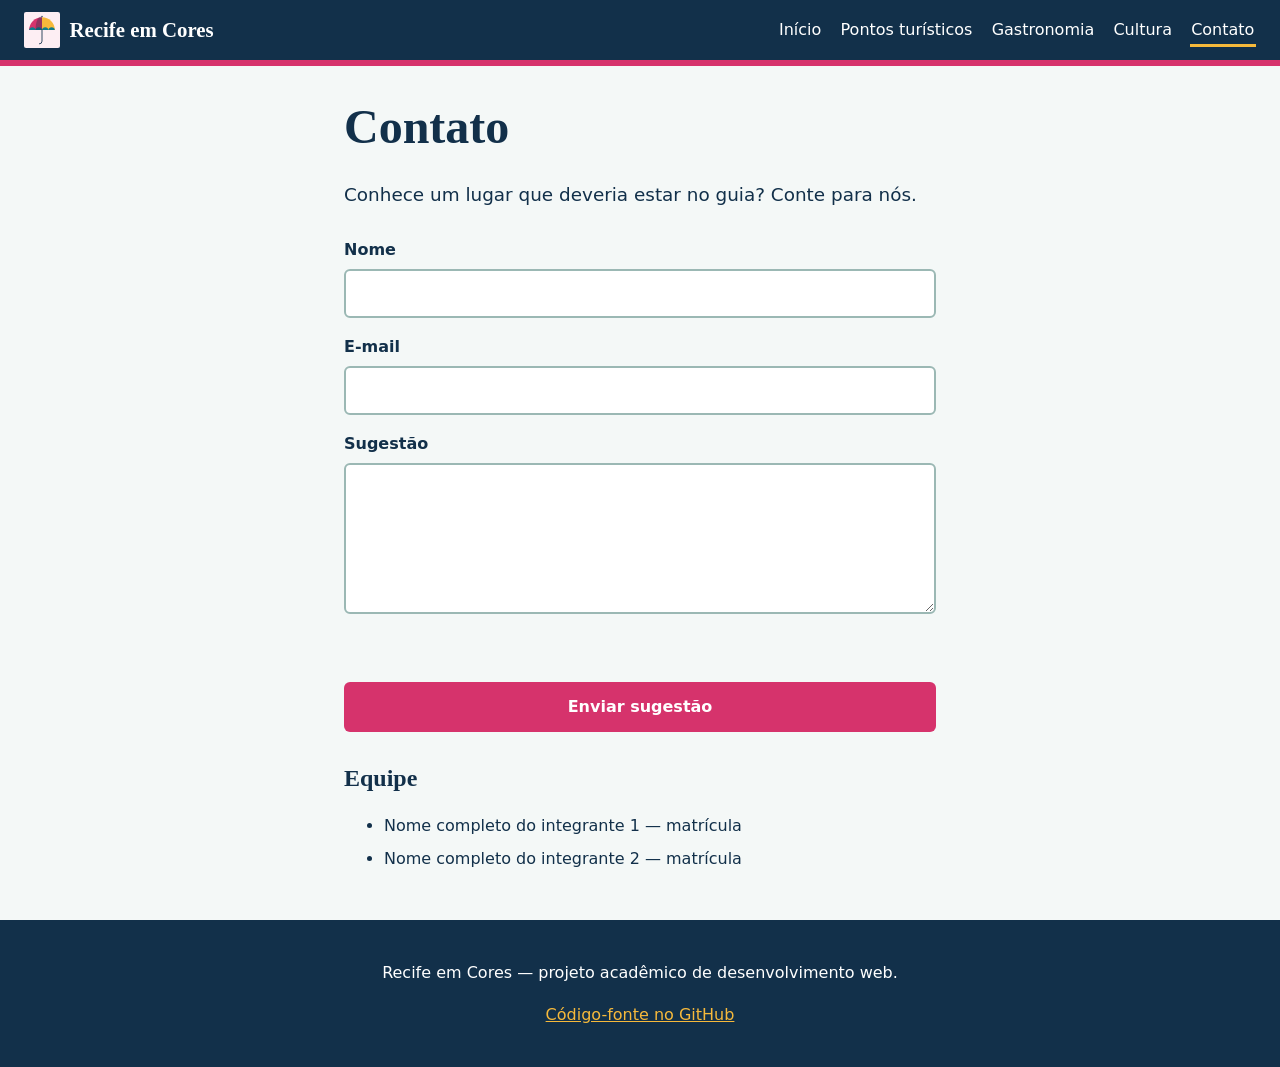
==== contato.html @ 1b3c6cc2 "Add files via upload" ====
<!DOCTYPE html>
<html lang="pt-BR">
<head>
<meta charset="UTF-8">
<meta name="viewport" content="width=device-width, initial-scale=1">
<title>Contato | Recife em Cores</title>
<link rel="stylesheet" href="css/style.css">
</head>
<body>
<header class="topo">
<a class="marca" href="index.html"><img src="img/sombrinha.svg" alt="" width="36" height="36">Recife em Cores</a>
<button class="menu-btn" aria-expanded="false" aria-controls="menu">Menu</button>
<nav><ul id="menu"><li><a href="index.html">Início</a></li><li><a href="pontos-turisticos.html">Pontos turísticos</a></li><li><a href="gastronomia.html">Gastronomia</a></li><li><a href="cultura.html">Cultura</a></li><li><a href="contato.html" aria-current="page">Contato</a></li></ul></nav>
</header>
<main>

<section class="bloco estreito"><h1>Contato</h1>
<p class="lead">Conhece um lugar que deveria estar no guia? Conte para nós.</p>
<form id="form" novalidate>
<label for="nome">Nome</label><input id="nome" name="nome" type="text" required>
<label for="email">E-mail</label><input id="email" name="email" type="email" required>
<label for="msg">Sugestão</label><textarea id="msg" name="msg" rows="5" required></textarea>
<p id="status" role="status"></p>
<button class="botao" type="submit">Enviar sugestão</button>
</form>
<h2>Equipe</h2>
<ul class="lista"><li>Nome completo do integrante 1 — matrícula</li><li>Nome completo do integrante 2 — matrícula</li></ul>
</section>
</main>
<footer class="rodape">
<p>Recife em Cores — projeto acadêmico de desenvolvimento web.</p>
<p><a href="https://github.com/SEU-USUARIO/recife-em-cores">Código-fonte no GitHub</a></p>
</footer>
<script src="js/script.js"></script>
</body>
</html>
---- css/style.css ----
:root{--tinta:#12304a;--mar:#0f7c8c;--frevo:#d6336c;--sol:#f6b93b;--areia:#f4f8f7;--branco:#fff}
*{box-sizing:border-box}
body{margin:0;font-family:system-ui,-apple-system,"Segoe UI",sans-serif;line-height:1.6;color:var(--tinta);background:var(--areia)}
h1,h2,h3{font-family:Georgia,"Times New Roman",serif;line-height:1.2}
h1{font-size:clamp(2rem,5vw,3rem);margin:0 0 .5em}
a{color:var(--mar)}
a:focus-visible,button:focus-visible,input:focus-visible,textarea:focus-visible{outline:3px solid var(--sol);outline-offset:2px}
img{max-width:100%;height:auto;display:block}
.topo{display:flex;align-items:center;justify-content:space-between;flex-wrap:wrap;gap:.5rem;padding:.75rem 1.5rem;background:var(--tinta);border-bottom:6px solid var(--frevo)}
.marca{display:flex;align-items:center;gap:.6rem;color:var(--branco);font-family:Georgia,serif;font-size:1.3rem;font-weight:bold;text-decoration:none}
nav ul{list-style:none;display:flex;gap:1rem;margin:0;padding:0;flex-wrap:wrap}
nav a{color:var(--branco);text-decoration:none;padding:.3rem .1rem;border-bottom:3px solid transparent}
nav a:hover,nav a[aria-current]{border-color:var(--sol)}
.menu-btn{display:none;background:var(--sol);border:0;padding:.5rem 1rem;font:inherit;font-weight:bold;cursor:pointer;border-radius:4px}
.hero{display:grid;grid-template-columns:1.2fr 1fr;align-items:center;gap:2rem;padding:3rem 1.5rem;max-width:1100px;margin:auto}
.hero-txt p{font-size:1.15rem;max-width:52ch}
.botao{display:inline-block;background:var(--frevo);color:var(--branco);padding:.75rem 1.4rem;border:0;border-radius:6px;font:inherit;font-weight:bold;text-decoration:none;cursor:pointer}
.botao:hover{background:#b72558}
.bloco{max-width:1100px;margin:auto;padding:2rem 1.5rem}
.estreito{max-width:640px}
.lead{font-size:1.15rem}
.grade{display:grid;grid-template-columns:repeat(auto-fit,minmax(240px,1fr));gap:1.5rem;margin-top:1.5rem}
.card{background:var(--branco);border-radius:8px;overflow:hidden;border:1px solid #d5e3e0;height:100%}
.card div{padding:1rem 1.2rem 1.3rem}
.card h3{margin:0 0 .4rem;color:var(--frevo)}
.card p{margin:0}
.atalho{text-decoration:none;color:inherit;display:block}
.atalho:hover .card{border-color:var(--frevo)}
.faixa{max-width:none;background:var(--mar);color:var(--branco)}
.faixa>*{max-width:1100px;margin-left:auto;margin-right:auto}
.fatos{list-style:none;padding:0;display:grid;grid-template-columns:repeat(auto-fit,minmax(220px,1fr));gap:1.5rem}
.fatos strong{display:block;font-family:Georgia,serif;font-size:1.8rem;color:var(--sol)}
.filtros{display:flex;gap:.5rem;flex-wrap:wrap}
.filtros button{border:2px solid var(--tinta);background:transparent;color:var(--tinta);padding:.4rem 1rem;border-radius:999px;font:inherit;cursor:pointer}
.filtros button.ativo{background:var(--tinta);color:var(--branco)}
.duas{display:grid;grid-template-columns:320px 1fr;gap:2rem;align-items:center;margin:2rem 0}
.duas.inverso{grid-template-columns:1fr 320px}
.duas.inverso img{order:2}
.lista li{margin-bottom:.5rem}
.tempo li{margin-bottom:.6rem}
form{display:grid;gap:.4rem;margin-bottom:2rem}
label{font-weight:bold;margin-top:.6rem}
input,textarea{padding:.6rem;border:2px solid #9bb8b4;border-radius:6px;font:inherit}
input.erro,textarea.erro{border-color:var(--frevo)}
#status{min-height:1.5rem;font-weight:bold}
.rodape{background:var(--tinta);color:var(--branco);text-align:center;padding:1.5rem}
.rodape a{color:var(--sol)}
@media(max-width:760px){
.hero,.duas,.duas.inverso{grid-template-columns:1fr}
.duas.inverso img{order:0}
.menu-btn{display:block}
nav{width:100%}
nav ul{display:none;flex-direction:column}
nav ul.aberto{display:flex}
}
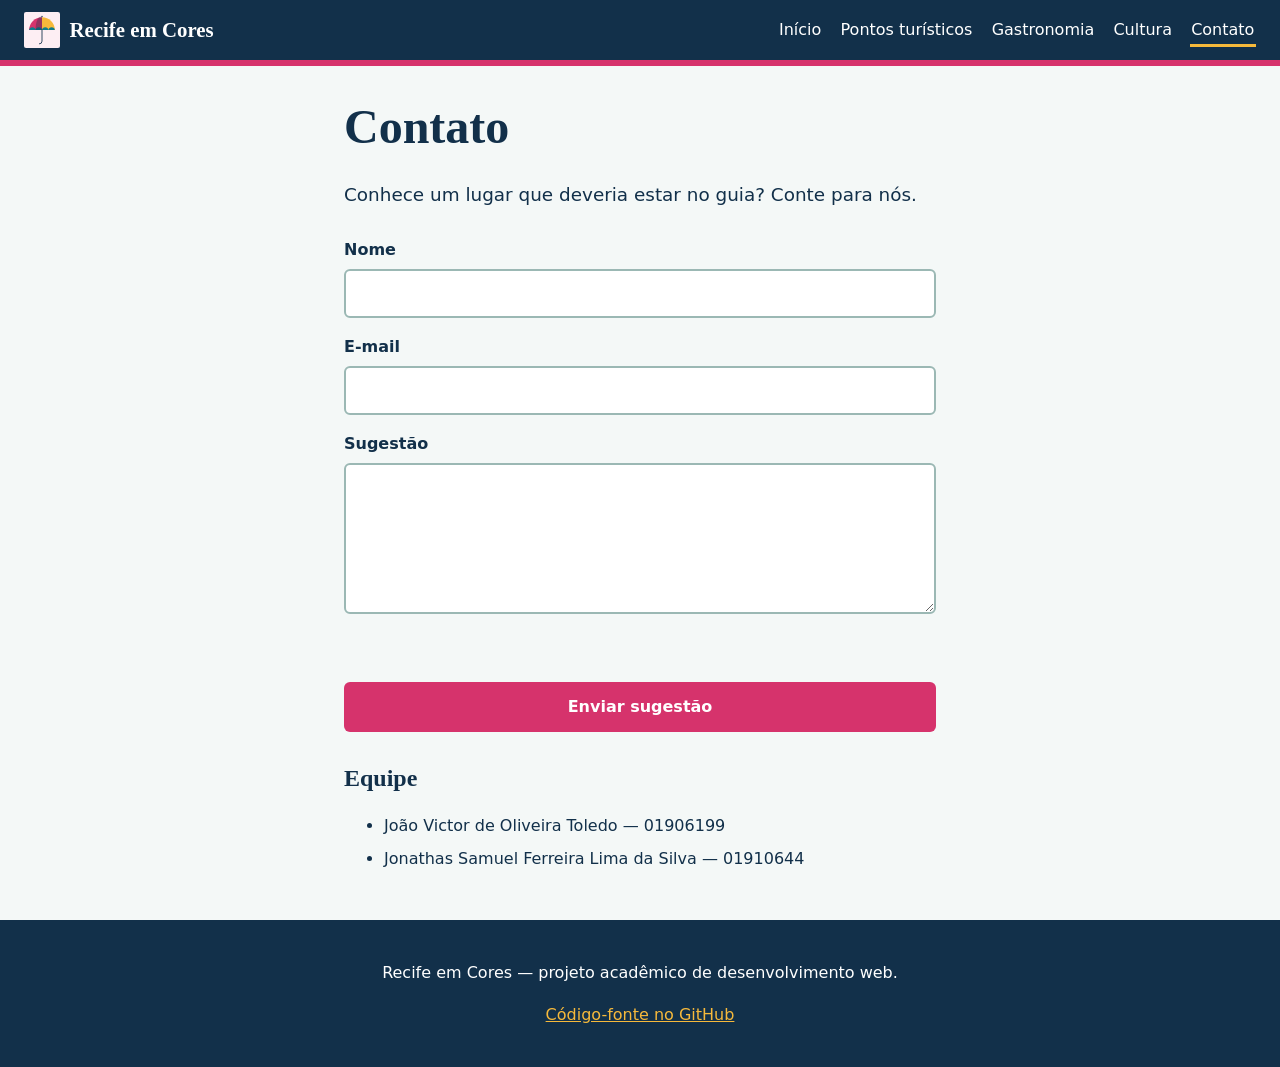
==== commit bf2339f9: "Update team member details in contato.html" ====
--- a/contato.html
+++ b/contato.html
@@ -24,7 +24,7 @@
 <button class="botao" type="submit">Enviar sugestão</button>
 </form>
 <h2>Equipe</h2>
-<ul class="lista"><li>Nome completo do integrante 1 — matrícula</li><li>Nome completo do integrante 2 — matrícula</li></ul>
+<ul class="lista"><li>João Victor de Oliveira Toledo — 01906199</li><li>Jonathas Samuel Ferreira Lima da Silva — 01910644</li></ul>
 </section>
 </main>
 <footer class="rodape">
@@ -33,4 +33,4 @@
 </footer>
 <script src="js/script.js"></script>
 </body>
-</html>+</html>
